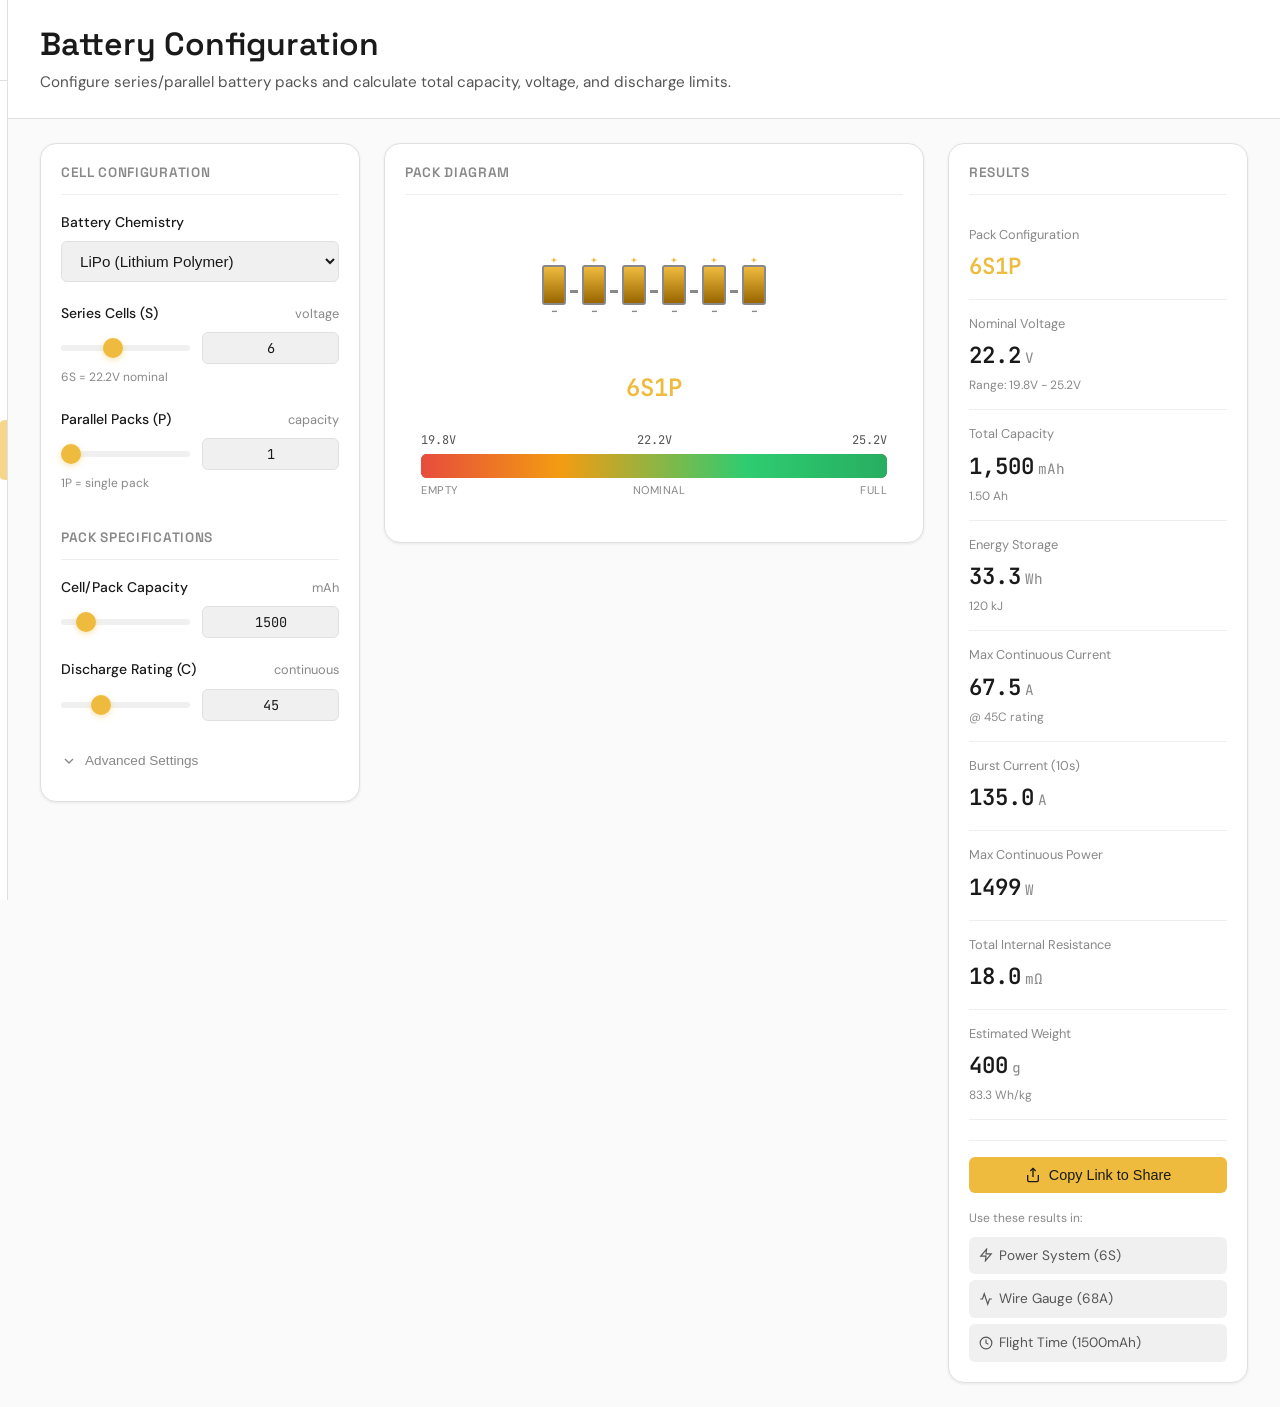
==== battery-config.html @ ba7ab537 "Initial commit" ====
<!DOCTYPE html>
<html lang="en">
<head>
  <meta charset="UTF-8">
  <meta name="viewport" content="width=device-width, initial-scale=1.0">
  <title>Battery Configuration Calculator - FlightBench</title>
  <meta name="description" content="Configure series and parallel battery packs for your UAV. Calculate total voltage, capacity, discharge rates, and energy for LiPo, Li-Ion, and LiFe batteries.">

  <!-- Fonts -->
  <link rel="preconnect" href="https://fonts.googleapis.com">
  <link rel="preconnect" href="https://fonts.gstatic.com" crossorigin>
  <link href="https://fonts.googleapis.com/css2?family=DM+Sans:wght@400;500;600;700&family=JetBrains+Mono:wght@400;500&family=Space+Grotesk:wght@500;600;700&display=swap" rel="stylesheet">

  <link rel="stylesheet" href="styles.css">

  <!-- Favicon -->
  <link rel="icon" href="data:image/svg+xml,<svg xmlns='http://www.w3.org/2000/svg' viewBox='0 0 100 100'><rect fill='%23eebb3e' rx='20' width='100' height='100'/><path d='M50 20 L70 45 L60 45 L60 80 L40 80 L40 45 L30 45 Z' fill='%231a1a1a'/></svg>">
</head>
<body>
  <div class="app-container">
    <!-- Sidebar Navigation -->
    <aside class="sidebar">
      <div class="sidebar-header">
        <a href="index.html" class="logo">
          <div class="logo-icon">
            <svg viewBox="0 0 24 24" fill="none" stroke="currentColor" stroke-width="2">
              <path d="M12 2L15 9H21L16 14L18 22L12 18L6 22L8 14L3 9H9L12 2Z"/>
            </svg>
          </div>
          <span class="logo-text">Flight<span>Bench</span></span>
        </a>
      </div>

      <div class="sidebar-search">
        <input type="text" class="search-input" placeholder="Search calculators..." aria-label="Search calculators">
      </div>

      <nav class="sidebar-nav">
        <div class="nav-category">
          <div class="nav-category-title">Power System</div>
          <a href="power-system.html" class="nav-item">
            <svg viewBox="0 0 24 24" fill="none" stroke="currentColor" stroke-width="2">
              <path d="M13 2L3 14h9l-1 8 10-12h-9l1-8z"/>
            </svg>
            Power System Calculator
          </a>
          <a href="wire-gauge.html" class="nav-item">
            <svg viewBox="0 0 24 24" fill="none" stroke="currentColor" stroke-width="2">
              <path d="M22 12h-4l-3 9L9 3l-3 9H2"/>
            </svg>
            Wire Gauge Calculator
          </a>
          <a href="battery-config.html" class="nav-item active">
            <svg viewBox="0 0 24 24" fill="none" stroke="currentColor" stroke-width="2">
              <rect x="2" y="7" width="20" height="14" rx="2"/>
              <path d="M22 11v4"/>
              <path d="M6 11v6"/>
              <path d="M10 11v6"/>
              <path d="M14 11v6"/>
              <path d="M18 11v6"/>
            </svg>
            Battery Configuration
          </a>
        </div>

        <div class="nav-category">
          <div class="nav-category-title">Mission Planning</div>
          <a href="flight-time.html" class="nav-item">
            <svg viewBox="0 0 24 24" fill="none" stroke="currentColor" stroke-width="2">
              <circle cx="12" cy="12" r="10"/>
              <polyline points="12 6 12 12 16 14"/>
            </svg>
            Flight Time Estimator
          </a>
          <a href="range-estimator.html" class="nav-item">
            <svg viewBox="0 0 24 24" fill="none" stroke="currentColor" stroke-width="2">
              <path d="M21 10c0 7-9 13-9 13s-9-6-9-13a9 9 0 0118 0z"/>
              <circle cx="12" cy="10" r="3"/>
            </svg>
            Range Estimator
          </a>
        </div>

        <div class="nav-category">
          <div class="nav-category-title">Mechanical</div>
          <a href="thrust-weight.html" class="nav-item">
            <svg viewBox="0 0 24 24" fill="none" stroke="currentColor" stroke-width="2">
              <path d="M12 2v20M2 12h20"/>
              <circle cx="12" cy="12" r="4"/>
            </svg>
            Thrust-to-Weight Ratio
          </a>
        </div>
      </nav>
    </aside>

    <!-- Main Content -->
    <main class="main-content">
      <header class="page-header">
        <h1>Battery Configuration</h1>
        <p>Configure series/parallel battery packs and calculate total capacity, voltage, and discharge limits.</p>
      </header>

      <div class="calculator-container">
        <div class="calculator-grid">
          <!-- Inputs Panel -->
          <div class="card inputs-panel">
            <h2 class="card-title">Cell Configuration</h2>

            <!-- Battery Chemistry -->
            <div class="input-group">
              <label class="input-label">Battery Chemistry</label>
              <select class="select-field" id="chemistry-select">
                <option value="lipo" selected>LiPo (Lithium Polymer)</option>
                <option value="liion">Li-Ion (Lithium Ion)</option>
                <option value="lihv">LiHV (High Voltage LiPo)</option>
                <option value="life">LiFe (Lithium Iron Phosphate)</option>
              </select>
            </div>

            <!-- Series Cells -->
            <div class="input-group">
              <label class="input-label">
                Series Cells (S)
                <span class="input-unit">voltage</span>
              </label>
              <div class="slider-container">
                <input type="range" class="slider" id="series-slider" min="1" max="14" value="6" step="1">
                <input type="text" class="slider-value" id="series-value" value="6">
              </div>
              <div class="input-hint" id="series-hint">6S = 22.2V nominal</div>
            </div>

            <!-- Parallel Cells -->
            <div class="input-group">
              <label class="input-label">
                Parallel Packs (P)
                <span class="input-unit">capacity</span>
              </label>
              <div class="slider-container">
                <input type="range" class="slider" id="parallel-slider" min="1" max="8" value="1" step="1">
                <input type="text" class="slider-value" id="parallel-value" value="1">
              </div>
              <div class="input-hint" id="parallel-hint">1P = single pack</div>
            </div>

            <hr class="divider">

            <h2 class="card-title">Pack Specifications</h2>

            <!-- Cell Capacity -->
            <div class="input-group">
              <label class="input-label">
                Cell/Pack Capacity
                <span class="input-unit">mAh</span>
              </label>
              <div class="slider-container">
                <input type="range" class="slider" id="capacity-slider" min="100" max="10000" value="1500" step="50">
                <input type="text" class="slider-value" id="capacity-value" value="1500">
              </div>
            </div>

            <!-- Discharge Rating -->
            <div class="input-group">
              <label class="input-label">
                Discharge Rating (C)
                <span class="input-unit">continuous</span>
              </label>
              <div class="slider-container">
                <input type="range" class="slider" id="crating-slider" min="5" max="150" value="45" step="5">
                <input type="text" class="slider-value" id="crating-value" value="45">
              </div>
            </div>

            <!-- Advanced Settings Toggle -->
            <button class="advanced-toggle" id="advanced-toggle">
              <svg viewBox="0 0 24 24" fill="none" stroke="currentColor" stroke-width="2">
                <polyline points="6 9 12 15 18 9"/>
              </svg>
              Advanced Settings
            </button>

            <div class="advanced-content" id="advanced-content">
              <!-- Burst Rating -->
              <div class="input-group">
                <label class="input-label">
                  Burst Discharge Rating
                  <span class="input-unit">C (10 sec)</span>
                </label>
                <div class="input-row">
                  <input type="text" class="input-field" id="burst-rating" value="90" style="width: 100px;">
                </div>
              </div>

              <!-- Cell Weight -->
              <div class="input-group">
                <label class="input-label">
                  Pack Weight
                  <span class="input-unit">grams</span>
                </label>
                <div class="input-row">
                  <input type="text" class="input-field" id="pack-weight" value="400" style="width: 100px;">
                </div>
              </div>

              <!-- Internal Resistance -->
              <div class="input-group">
                <label class="input-label">
                  Cell Internal Resistance
                  <span class="input-unit">mΩ per cell</span>
                </label>
                <div class="input-row">
                  <input type="text" class="input-field" id="cell-resistance" value="3" style="width: 100px;">
                </div>
              </div>
            </div>
          </div>

          <!-- Visualization Area -->
          <div class="card viz-area">
            <h2 class="card-title">Pack Diagram</h2>
            <div class="battery-diagram" id="battery-diagram">
              <!-- Generated by JS -->
            </div>
            <div class="pack-notation" id="pack-notation">6S1P</div>
            <div class="voltage-bar-container">
              <div class="voltage-bar-labels">
                <span id="voltage-min">19.8V</span>
                <span id="voltage-nom">22.2V</span>
                <span id="voltage-max">25.2V</span>
              </div>
              <div class="voltage-bar">
                <div class="voltage-bar-empty"></div>
                <div class="voltage-bar-nominal" id="voltage-bar-nom"></div>
                <div class="voltage-bar-full" id="voltage-bar-full"></div>
              </div>
              <div class="voltage-bar-legend">
                <span>Empty</span>
                <span>Nominal</span>
                <span>Full</span>
              </div>
            </div>
          </div>

          <!-- Results Panel -->
          <div class="card results-panel">
            <h2 class="card-title">Results</h2>

            <div class="result-item">
              <div class="result-label">Pack Configuration</div>
              <div class="result-value highlight" id="result-config">—</div>
            </div>

            <div class="result-item">
              <div class="result-label">Nominal Voltage</div>
              <div class="result-value" id="result-voltage-nom">—<span class="unit">V</span></div>
              <div class="result-subtext" id="result-voltage-range"></div>
            </div>

            <div class="result-item">
              <div class="result-label">Total Capacity</div>
              <div class="result-value" id="result-capacity">—<span class="unit">mAh</span></div>
              <div class="result-subtext" id="result-capacity-ah"></div>
            </div>

            <div class="result-item">
              <div class="result-label">Energy Storage</div>
              <div class="result-value" id="result-energy">—<span class="unit">Wh</span></div>
              <div class="result-subtext" id="result-energy-note"></div>
            </div>

            <div class="result-item">
              <div class="result-label">Max Continuous Current</div>
              <div class="result-value" id="result-max-current">—<span class="unit">A</span></div>
              <div class="result-subtext" id="result-current-note"></div>
            </div>

            <div class="result-item">
              <div class="result-label">Burst Current (10s)</div>
              <div class="result-value" id="result-burst-current">—<span class="unit">A</span></div>
            </div>

            <div class="result-item">
              <div class="result-label">Max Continuous Power</div>
              <div class="result-value" id="result-max-power">—<span class="unit">W</span></div>
            </div>

            <div class="result-item">
              <div class="result-label">Total Internal Resistance</div>
              <div class="result-value" id="result-resistance">—<span class="unit">mΩ</span></div>
            </div>

            <div class="result-item">
              <div class="result-label">Estimated Weight</div>
              <div class="result-value" id="result-weight">—<span class="unit">g</span></div>
              <div class="result-subtext" id="result-energy-density"></div>
            </div>

            <!-- Share Section -->
            <div class="share-section">
              <button class="btn btn-primary btn-full" id="share-btn">
                <svg viewBox="0 0 24 24" fill="none" stroke="currentColor" stroke-width="2">
                  <path d="M4 12v8a2 2 0 002 2h12a2 2 0 002-2v-8"/>
                  <polyline points="16 6 12 2 8 6"/>
                  <line x1="12" y1="2" x2="12" y2="15"/>
                </svg>
                Copy Link to Share
              </button>
            </div>

            <!-- Use in other calculators -->
            <div class="use-in-section" id="use-in-section">
              <div class="use-in-title">Use these results in:</div>
              <div class="use-in-links" id="use-in-links">
                <!-- Populated by JS -->
              </div>
            </div>
          </div>
        </div>
      </div>
    </main>

    <!-- Mobile Menu Button -->
    <button class="mobile-menu-btn" aria-label="Open menu">
      <svg viewBox="0 0 24 24" fill="none" stroke="currentColor" stroke-width="2">
        <path d="M3 12h18M3 6h18M3 18h18"/>
      </svg>
    </button>
  </div>

  <script src="flightbench.js"></script>
  <script>
    // Battery Configuration Calculator Logic
    const BatteryCalc = {
      // Battery chemistry specifications
      CHEMISTRY: {
        lipo: {
          name: 'LiPo',
          nominalV: 3.7,
          fullV: 4.2,
          emptyV: 3.3,
          storageV: 3.85
        },
        liion: {
          name: 'Li-Ion',
          nominalV: 3.6,
          fullV: 4.2,
          emptyV: 2.8,
          storageV: 3.7
        },
        lihv: {
          name: 'LiHV',
          nominalV: 3.8,
          fullV: 4.35,
          emptyV: 3.3,
          storageV: 3.9
        },
        life: {
          name: 'LiFe',
          nominalV: 3.2,
          fullV: 3.6,
          emptyV: 2.8,
          storageV: 3.3
        }
      },

      // Current state
      state: {
        chemistry: 'lipo',
        series: 6,
        parallel: 1,
        capacity: 1500,
        cRating: 45,
        burstRating: 90,
        packWeight: 400,
        cellResistance: 3
      },

      // Initialize
      init() {
        this.bindInputs();
        this.loadFromUrl();
        this.calculate();
      },

      // Bind all input events
      bindInputs() {
        // Chemistry select
        document.getElementById('chemistry-select').addEventListener('change', (e) => {
          this.state.chemistry = e.target.value;
          this.calculate();
        });

        // Slider + value pairs
        this.bindSlider('series', 'series-slider', 'series-value');
        this.bindSlider('parallel', 'parallel-slider', 'parallel-value');
        this.bindSlider('capacity', 'capacity-slider', 'capacity-value');
        this.bindSlider('cRating', 'crating-slider', 'crating-value');

        // Direct inputs
        this.bindInput('burstRating', 'burst-rating');
        this.bindInput('packWeight', 'pack-weight');
        this.bindInput('cellResistance', 'cell-resistance');

        // Share button
        document.getElementById('share-btn').addEventListener('click', () => {
          FlightBench.state.copyShareUrl();
        });
      },

      bindSlider(stateKey, sliderId, valueId) {
        const slider = document.getElementById(sliderId);
        const valueInput = document.getElementById(valueId);

        const update = (val) => {
          const num = parseFloat(val);
          if (!isNaN(num)) {
            this.state[stateKey] = num;
            slider.value = num;
            valueInput.value = num;
            this.calculate();
          }
        };

        slider.addEventListener('input', (e) => update(e.target.value));
        valueInput.addEventListener('change', (e) => update(e.target.value));
        valueInput.addEventListener('keyup', (e) => {
          if (e.key === 'Enter') update(e.target.value);
        });
      },

      bindInput(stateKey, inputId) {
        const input = document.getElementById(inputId);
        input.addEventListener('change', (e) => {
          const num = parseFloat(e.target.value);
          if (!isNaN(num)) {
            this.state[stateKey] = num;
            this.calculate();
          }
        });
      },

      // Load state from URL
      loadFromUrl() {
        const urlState = FlightBench.state.getAll();

        if (urlState.chem) {
          this.state.chemistry = urlState.chem;
          document.getElementById('chemistry-select').value = urlState.chem;
        }
        if (urlState.s) {
          this.state.series = urlState.s;
          document.getElementById('series-slider').value = urlState.s;
          document.getElementById('series-value').value = urlState.s;
        }
        if (urlState.p) {
          this.state.parallel = urlState.p;
          document.getElementById('parallel-slider').value = urlState.p;
          document.getElementById('parallel-value').value = urlState.p;
        }
        if (urlState.cap) {
          this.state.capacity = urlState.cap;
          document.getElementById('capacity-slider').value = urlState.cap;
          document.getElementById('capacity-value').value = urlState.cap;
        }
        if (urlState.c) {
          this.state.cRating = urlState.c;
          document.getElementById('crating-slider').value = urlState.c;
          document.getElementById('crating-value').value = urlState.c;
        }
      },

      // Save state to URL
      saveToUrl() {
        FlightBench.state.set({
          chem: this.state.chemistry,
          s: this.state.series,
          p: this.state.parallel,
          cap: this.state.capacity,
          c: this.state.cRating
        });
      },

      // Main calculation
      calculate() {
        const s = this.state;
        const chem = this.CHEMISTRY[s.chemistry];

        // Voltages
        const nominalV = chem.nominalV * s.series;
        const fullV = chem.fullV * s.series;
        const emptyV = chem.emptyV * s.series;
        const storageV = chem.storageV * s.series;

        // Capacity (parallel adds capacity)
        const totalCapacity = s.capacity * s.parallel;
        const capacityAh = totalCapacity / 1000;

        // Energy (Wh = Ah × V)
        const energy = capacityAh * nominalV;

        // Current limits
        const maxContinuousCurrent = (totalCapacity / 1000) * s.cRating;
        const burstCurrent = (totalCapacity / 1000) * s.burstRating;

        // Power
        const maxPower = maxContinuousCurrent * nominalV;

        // Internal resistance
        // Series adds resistance, parallel reduces it
        const totalResistance = (s.cellResistance * s.series) / s.parallel;

        // Weight (parallel multiplies packs)
        const totalWeight = s.packWeight * s.parallel;
        const energyDensity = energy / (totalWeight / 1000); // Wh/kg

        // Update hints
        document.getElementById('series-hint').textContent =
          `${s.series}S = ${nominalV.toFixed(1)}V nominal`;
        document.getElementById('parallel-hint').textContent =
          s.parallel === 1 ? '1P = single pack' : `${s.parallel}P = ${s.parallel} packs in parallel`;

        // Update results display
        this.updateResults({
          config: `${s.series}S${s.parallel}P`,
          nominalV,
          fullV,
          emptyV,
          storageV,
          totalCapacity,
          capacityAh,
          energy,
          maxContinuousCurrent,
          burstCurrent,
          maxPower,
          totalResistance,
          totalWeight,
          energyDensity,
          chemistry: chem
        });

        // Update visualization
        this.updateDiagram(s.series, s.parallel);
        this.updateVoltageBar(emptyV, nominalV, fullV);

        // Save to URL
        this.saveToUrl();
      },

      updateResults(r) {
        document.getElementById('result-config').innerHTML = r.config;
        document.getElementById('pack-notation').textContent = r.config;

        document.getElementById('result-voltage-nom').innerHTML =
          `${r.nominalV.toFixed(1)}<span class="unit">V</span>`;
        document.getElementById('result-voltage-range').textContent =
          `Range: ${r.emptyV.toFixed(1)}V - ${r.fullV.toFixed(1)}V`;

        document.getElementById('result-capacity').innerHTML =
          `${r.totalCapacity.toLocaleString()}<span class="unit">mAh</span>`;
        document.getElementById('result-capacity-ah').textContent =
          `${r.capacityAh.toFixed(2)} Ah`;

        document.getElementById('result-energy').innerHTML =
          `${r.energy.toFixed(1)}<span class="unit">Wh</span>`;
        document.getElementById('result-energy-note').textContent =
          `${(r.energy * 3.6).toFixed(0)} kJ`;

        document.getElementById('result-max-current').innerHTML =
          `${r.maxContinuousCurrent.toFixed(1)}<span class="unit">A</span>`;
        document.getElementById('result-current-note').textContent =
          `@ ${this.state.cRating}C rating`;

        document.getElementById('result-burst-current').innerHTML =
          `${r.burstCurrent.toFixed(1)}<span class="unit">A</span>`;

        document.getElementById('result-max-power').innerHTML =
          `${r.maxPower.toFixed(0)}<span class="unit">W</span>`;

        document.getElementById('result-resistance').innerHTML =
          `${r.totalResistance.toFixed(1)}<span class="unit">mΩ</span>`;

        document.getElementById('result-weight').innerHTML =
          `${r.totalWeight.toFixed(0)}<span class="unit">g</span>`;
        document.getElementById('result-energy-density').textContent =
          `${r.energyDensity.toFixed(1)} Wh/kg`;

        // Update voltage bar labels
        document.getElementById('voltage-min').textContent = `${r.emptyV.toFixed(1)}V`;
        document.getElementById('voltage-nom').textContent = `${r.nominalV.toFixed(1)}V`;
        document.getElementById('voltage-max').textContent = `${r.fullV.toFixed(1)}V`;

        // Update use-in links
        this.updateUseInLinks(r);
      },

      updateDiagram(series, parallel) {
        const container = document.getElementById('battery-diagram');

        // Limit display for large configurations
        const displaySeries = Math.min(series, 8);
        const displayParallel = Math.min(parallel, 4);

        let html = '<div class="battery-pack-grid">';

        for (let p = 0; p < displayParallel; p++) {
          html += '<div class="battery-series-row">';
          for (let s = 0; s < displaySeries; s++) {
            html += `
              <div class="battery-cell">
                <div class="cell-plus">+</div>
                <div class="cell-body"></div>
                <div class="cell-minus">−</div>
              </div>
            `;
            if (s < displaySeries - 1) {
              html += '<div class="cell-connector series"></div>';
            }
          }
          if (series > displaySeries) {
            html += `<div class="cell-more">+${series - displaySeries}</div>`;
          }
          html += '</div>';
          if (p < displayParallel - 1) {
            html += '<div class="parallel-connector"></div>';
          }
        }

        if (parallel > displayParallel) {
          html += `<div class="pack-more">+${parallel - displayParallel} more packs</div>`;
        }

        html += '</div>';
        container.innerHTML = html;
      },

      updateVoltageBar(empty, nominal, full) {
        const range = full - empty;
        const nominalPct = ((nominal - empty) / range) * 100;

        document.getElementById('voltage-bar-nom').style.width = `${nominalPct}%`;
        document.getElementById('voltage-bar-full').style.width = '100%';
      },

      updateUseInLinks(r) {
        const container = document.getElementById('use-in-links');
        container.innerHTML = '';

        // Power System Calculator link
        const powerLink = document.createElement('a');
        powerLink.href = `power-system.html?cells=${this.state.series}`;
        powerLink.className = 'use-in-link';
        powerLink.innerHTML = `
          <svg viewBox="0 0 24 24" fill="none" stroke="currentColor" stroke-width="2">
            <path d="M13 2L3 14h9l-1 8 10-12h-9l1-8z"/>
          </svg>
          Power System (${this.state.series}S)
        `;
        container.appendChild(powerLink);

        // Wire Gauge link
        const wireLink = document.createElement('a');
        wireLink.href = `wire-gauge.html?current=${Math.ceil(r.maxContinuousCurrent)}&voltage=${r.nominalV.toFixed(1)}`;
        wireLink.className = 'use-in-link';
        wireLink.innerHTML = `
          <svg viewBox="0 0 24 24" fill="none" stroke="currentColor" stroke-width="2">
            <path d="M22 12h-4l-3 9L9 3l-3 9H2"/>
          </svg>
          Wire Gauge (${r.maxContinuousCurrent.toFixed(0)}A)
        `;
        container.appendChild(wireLink);

        // Flight Time link
        const flightLink = document.createElement('a');
        flightLink.href = `flight-time.html?cap=${r.totalCapacity}&v=${r.nominalV.toFixed(1)}`;
        flightLink.className = 'use-in-link';
        flightLink.innerHTML = `
          <svg viewBox="0 0 24 24" fill="none" stroke="currentColor" stroke-width="2">
            <circle cx="12" cy="12" r="10"/>
            <polyline points="12 6 12 12 16 14"/>
          </svg>
          Flight Time (${r.totalCapacity}mAh)
        `;
        container.appendChild(flightLink);
      }
    };

    // Initialize calculator when DOM is ready
    document.addEventListener('DOMContentLoaded', () => {
      BatteryCalc.init();
    });
  </script>

  <style>
    /* Battery diagram styles */
    .battery-diagram {
      padding: 20px;
      display: flex;
      justify-content: center;
      align-items: center;
      min-height: 150px;
    }

    .battery-pack-grid {
      display: flex;
      flex-direction: column;
      gap: 8px;
      align-items: center;
    }

    .battery-series-row {
      display: flex;
      align-items: center;
      gap: 2px;
    }

    .battery-cell {
      display: flex;
      flex-direction: column;
      align-items: center;
      width: 32px;
    }

    .cell-plus {
      font-size: 10px;
      color: var(--accent);
      font-weight: 700;
      line-height: 1;
    }

    .cell-body {
      width: 24px;
      height: 40px;
      background: linear-gradient(180deg, var(--accent) 0%, #996600 100%);
      border-radius: 3px;
      border: 2px solid var(--text-muted);
    }

    .cell-minus {
      font-size: 12px;
      color: var(--text-muted);
      font-weight: 700;
      line-height: 1;
    }

    .cell-connector {
      width: 8px;
      height: 3px;
      background: var(--text-muted);
      margin: 0 -2px;
      align-self: center;
    }

    .cell-connector.series {
      margin-top: 12px;
    }

    .parallel-connector {
      width: 80%;
      height: 2px;
      background: var(--text-muted);
      position: relative;
    }

    .parallel-connector::before,
    .parallel-connector::after {
      content: '';
      position: absolute;
      width: 2px;
      height: 8px;
      background: var(--text-muted);
      top: -3px;
    }

    .parallel-connector::before {
      left: 0;
    }

    .parallel-connector::after {
      right: 0;
    }

    .cell-more,
    .pack-more {
      font-size: 0.8rem;
      color: var(--text-muted);
      padding: 4px 8px;
      background: var(--bg-tertiary);
      border-radius: var(--radius-sm);
    }

    .pack-notation {
      text-align: center;
      font-family: 'JetBrains Mono', monospace;
      font-size: 1.5rem;
      font-weight: 600;
      color: var(--accent);
      margin: 8px 0;
    }

    /* Voltage bar */
    .voltage-bar-container {
      padding: 16px;
    }

    .voltage-bar-labels {
      display: flex;
      justify-content: space-between;
      font-size: 0.75rem;
      font-family: 'JetBrains Mono', monospace;
      color: var(--text-secondary);
      margin-bottom: 4px;
    }

    .voltage-bar {
      height: 24px;
      background: var(--bg-tertiary);
      border-radius: var(--radius-sm);
      overflow: hidden;
      position: relative;
    }

    .voltage-bar-empty {
      position: absolute;
      left: 0;
      top: 0;
      bottom: 0;
      width: 100%;
      background: linear-gradient(90deg, #e74c3c 0%, #e74c3c 100%);
    }

    .voltage-bar-nominal {
      position: absolute;
      left: 0;
      top: 0;
      bottom: 0;
      background: linear-gradient(90deg, #e74c3c 0%, #f39c12 50%, #f1c40f 100%);
      transition: width var(--transition-normal);
    }

    .voltage-bar-full {
      position: absolute;
      left: 0;
      top: 0;
      bottom: 0;
      background: linear-gradient(90deg, #e74c3c 0%, #f39c12 30%, #2ecc71 70%, #27ae60 100%);
      transition: width var(--transition-normal);
    }

    .voltage-bar-legend {
      display: flex;
      justify-content: space-between;
      font-size: 0.7rem;
      color: var(--text-muted);
      margin-top: 4px;
      text-transform: uppercase;
      letter-spacing: 0.5px;
    }

    .divider {
      border: none;
      border-top: 1px solid var(--border-color);
      margin: 16px 0;
    }

    .input-hint {
      font-size: 0.75rem;
      color: var(--text-muted);
      margin-top: 4px;
    }

    /* Responsive */
    @media (max-width: 600px) {
      .battery-cell {
        width: 24px;
      }

      .cell-body {
        width: 18px;
        height: 30px;
      }
    }
  </style>
</body>
</html>
---- styles.css ----
/* FlightBench Design System */

:root {
  /* Colors - Light Mode */
  --accent: #eebb3e;
  --accent-hover: #d4a535;
  --accent-soft: rgba(238, 187, 62, 0.15);
  --accent-glow: rgba(238, 187, 62, 0.4);
  
  --bg-primary: #fafafa;
  --bg-secondary: #ffffff;
  --bg-tertiary: #f0f0f0;
  --bg-card: #ffffff;
  
  --text-primary: #1a1a1a;
  --text-secondary: #555555;
  --text-muted: #888888;
  
  --border: #e0e0e0;
  --border-light: #eeeeee;
  
  --success: #22c55e;
  --warning: #f59e0b;
  --error: #ef4444;
  
  --shadow-sm: 0 1px 3px rgba(0,0,0,0.08);
  --shadow-md: 0 4px 12px rgba(0,0,0,0.1);
  --shadow-lg: 0 8px 30px rgba(0,0,0,0.12);
  
  --radius-sm: 6px;
  --radius-md: 10px;
  --radius-lg: 16px;
  
  --transition-fast: 150ms ease;
  --transition-normal: 250ms ease;
  --transition-slow: 400ms ease;
  
  --sidebar-width: 280px;
  --header-height: 64px;
}

[data-theme="dark"] {
  --bg-primary: #0f0f0f;
  --bg-secondary: #1a1a1a;
  --bg-tertiary: #252525;
  --bg-card: #1e1e1e;
  
  --text-primary: #f0f0f0;
  --text-secondary: #b0b0b0;
  --text-muted: #707070;
  
  --border: #333333;
  --border-light: #2a2a2a;
  
  --shadow-sm: 0 1px 3px rgba(0,0,0,0.3);
  --shadow-md: 0 4px 12px rgba(0,0,0,0.4);
  --shadow-lg: 0 8px 30px rgba(0,0,0,0.5);
}

/* Reset & Base */
*, *::before, *::after {
  box-sizing: border-box;
  margin: 0;
  padding: 0;
}

html {
  font-size: 16px;
  -webkit-font-smoothing: antialiased;
  -moz-osx-font-smoothing: grayscale;
}

body {
  font-family: 'DM Sans', -apple-system, BlinkMacSystemFont, 'Segoe UI', sans-serif;
  background: var(--bg-primary);
  color: var(--text-primary);
  line-height: 1.6;
  min-height: 100vh;
}

/* Typography */
h1, h2, h3, h4 {
  font-family: 'Space Grotesk', 'DM Sans', sans-serif;
  font-weight: 600;
  line-height: 1.3;
  color: var(--text-primary);
}

h1 { font-size: 2rem; }
h2 { font-size: 1.5rem; }
h3 { font-size: 1.125rem; }
h4 { font-size: 1rem; }

p {
  color: var(--text-secondary);
}

/* Layout */
.app-container {
  display: flex;
  min-height: 100vh;
}

/* Sidebar */
.sidebar {
  position: fixed;
  left: 0;
  top: 0;
  bottom: 0;
  width: var(--sidebar-width);
  background: var(--bg-secondary);
  border-right: 1px solid var(--border);
  transform: translateX(calc(-1 * var(--sidebar-width) + 8px));
  transition: transform var(--transition-normal);
  z-index: 100;
  display: flex;
  flex-direction: column;
  overflow: hidden;
}

.sidebar::after {
  content: '';
  position: absolute;
  right: 0;
  top: 50%;
  transform: translateY(-50%);
  width: 8px;
  height: 60px;
  background: var(--accent);
  border-radius: var(--radius-sm) 0 0 var(--radius-sm);
  opacity: 0.6;
  transition: opacity var(--transition-fast);
}

.sidebar:hover,
.sidebar:focus-within {
  transform: translateX(0);
}

.sidebar:hover::after,
.sidebar:focus-within::after {
  opacity: 0;
}

.sidebar-header {
  padding: 20px;
  border-bottom: 1px solid var(--border);
}

.logo {
  display: flex;
  align-items: center;
  gap: 12px;
  text-decoration: none;
  color: var(--text-primary);
}

.logo-icon {
  width: 40px;
  height: 40px;
  background: linear-gradient(135deg, var(--accent) 0%, var(--accent-hover) 100%);
  border-radius: var(--radius-md);
  display: flex;
  align-items: center;
  justify-content: center;
  box-shadow: 0 2px 8px var(--accent-glow);
}

.logo-icon svg {
  width: 24px;
  height: 24px;
  fill: #1a1a1a;
}

.logo-text {
  font-family: 'Space Grotesk', sans-serif;
  font-size: 1.25rem;
  font-weight: 700;
  letter-spacing: -0.02em;
}

.logo-text span {
  color: var(--accent);
}

.sidebar-search {
  padding: 16px 20px;
}

.search-input {
  width: 100%;
  padding: 10px 14px 10px 40px;
  background: var(--bg-tertiary);
  border: 1px solid var(--border);
  border-radius: var(--radius-md);
  font-size: 0.9rem;
  color: var(--text-primary);
  transition: all var(--transition-fast);
  background-image: url("data:image/svg+xml,%3Csvg xmlns='http://www.w3.org/2000/svg' width='18' height='18' viewBox='0 0 24 24' fill='none' stroke='%23888888' stroke-width='2' stroke-linecap='round' stroke-linejoin='round'%3E%3Ccircle cx='11' cy='11' r='8'%3E%3C/circle%3E%3Cpath d='m21 21-4.3-4.3'%3E%3C/path%3E%3C/svg%3E");
  background-repeat: no-repeat;
  background-position: 12px center;
}

.search-input:focus {
  outline: none;
  border-color: var(--accent);
  box-shadow: 0 0 0 3px var(--accent-soft);
}

.search-input::placeholder {
  color: var(--text-muted);
}

.sidebar-nav {
  flex: 1;
  overflow-y: auto;
  padding: 8px 12px;
}

.nav-category {
  margin-bottom: 8px;
}

.nav-category-title {
  padding: 8px 12px;
  font-size: 0.7rem;
  font-weight: 600;
  text-transform: uppercase;
  letter-spacing: 0.08em;
  color: var(--text-muted);
}

.nav-item {
  display: flex;
  align-items: center;
  gap: 10px;
  padding: 10px 12px;
  border-radius: var(--radius-sm);
  color: var(--text-secondary);
  text-decoration: none;
  font-size: 0.9rem;
  transition: all var(--transition-fast);
}

.nav-item:hover {
  background: var(--bg-tertiary);
  color: var(--text-primary);
}

.nav-item.active {
  background: var(--accent-soft);
  color: var(--accent);
  font-weight: 500;
}

.nav-item svg {
  width: 18px;
  height: 18px;
  opacity: 0.7;
  flex-shrink: 0;
}

.nav-item.active svg {
  opacity: 1;
}

/* Main Content */
.main-content {
  flex: 1;
  margin-left: 8px;
  transition: margin-left var(--transition-normal);
  min-width: 0;
}

.sidebar:hover + .main-content,
.sidebar:focus-within + .main-content {
  margin-left: var(--sidebar-width);
}

/* Header */
.page-header {
  padding: 24px 32px;
  background: var(--bg-secondary);
  border-bottom: 1px solid var(--border);
  position: sticky;
  top: 0;
  z-index: 50;
}

.page-header h1 {
  margin-bottom: 4px;
}

.page-header p {
  font-size: 0.95rem;
}

/* Calculator Layout */
.calculator-container {
  padding: 24px 32px;
  max-width: 1600px;
  margin: 0 auto;
}

.calculator-grid {
  display: grid;
  grid-template-columns: 320px 1fr 300px;
  gap: 24px;
  align-items: start;
}

@media (max-width: 1200px) {
  .calculator-grid {
    grid-template-columns: 1fr;
  }
}

/* Cards */
.card {
  background: var(--bg-card);
  border: 1px solid var(--border);
  border-radius: var(--radius-lg);
  padding: 20px;
  box-shadow: var(--shadow-sm);
}

.card-title {
  font-size: 0.85rem;
  font-weight: 600;
  text-transform: uppercase;
  letter-spacing: 0.05em;
  color: var(--text-muted);
  margin-bottom: 16px;
  padding-bottom: 12px;
  border-bottom: 1px solid var(--border-light);
}

/* Form Controls */
.input-group {
  margin-bottom: 20px;
}

.input-group:last-child {
  margin-bottom: 0;
}

.input-label {
  display: flex;
  justify-content: space-between;
  align-items: baseline;
  margin-bottom: 8px;
  font-size: 0.875rem;
  font-weight: 500;
  color: var(--text-primary);
}

.input-unit {
  font-size: 0.8rem;
  color: var(--text-muted);
  font-weight: 400;
}

.input-row {
  display: flex;
  gap: 12px;
  align-items: center;
}

.input-field {
  flex: 1;
  padding: 10px 14px;
  background: var(--bg-tertiary);
  border: 1px solid var(--border);
  border-radius: var(--radius-sm);
  font-size: 0.95rem;
  color: var(--text-primary);
  transition: all var(--transition-fast);
  font-family: 'JetBrains Mono', 'Fira Code', monospace;
}

.input-field:focus {
  outline: none;
  border-color: var(--accent);
  box-shadow: 0 0 0 3px var(--accent-soft);
}

.input-field.error {
  border-color: var(--error);
  background: rgba(239, 68, 68, 0.05);
}

.input-error {
  font-size: 0.8rem;
  color: var(--error);
  margin-top: 6px;
}

/* Slider */
.slider-container {
  flex: 2;
  display: flex;
  align-items: center;
  gap: 12px;
}

.slider {
  flex: 1;
  -webkit-appearance: none;
  appearance: none;
  height: 6px;
  background: var(--bg-tertiary);
  border-radius: 3px;
  outline: none;
  cursor: pointer;
}

.slider::-webkit-slider-thumb {
  -webkit-appearance: none;
  appearance: none;
  width: 20px;
  height: 20px;
  background: var(--accent);
  border-radius: 50%;
  cursor: pointer;
  box-shadow: 0 2px 6px var(--accent-glow);
  transition: transform var(--transition-fast);
}

.slider::-webkit-slider-thumb:hover {
  transform: scale(1.15);
}

.slider::-moz-range-thumb {
  width: 20px;
  height: 20px;
  background: var(--accent);
  border: none;
  border-radius: 50%;
  cursor: pointer;
  box-shadow: 0 2px 6px var(--accent-glow);
}

.slider-value {
  min-width: 60px;
  padding: 6px 10px;
  background: var(--bg-tertiary);
  border: 1px solid var(--border);
  border-radius: var(--radius-sm);
  font-size: 0.85rem;
  font-family: 'JetBrains Mono', monospace;
  color: var(--text-primary);
  text-align: center;
}

.slider-value:focus {
  outline: none;
  border-color: var(--accent);
}

/* Select */
.select-field {
  width: 100%;
  padding: 10px 14px;
  background: var(--bg-tertiary);
  border: 1px solid var(--border);
  border-radius: var(--radius-sm);
  font-size: 0.95rem;
  color: var(--text-primary);
  cursor: pointer;
  transition: all var(--transition-fast);
}

.select-field:focus {
  outline: none;
  border-color: var(--accent);
  box-shadow: 0 0 0 3px var(--accent-soft);
}

/* Advanced Settings */
.advanced-toggle {
  display: flex;
  align-items: center;
  gap: 8px;
  padding: 12px 0;
  margin-top: 8px;
  border: none;
  background: none;
  color: var(--text-muted);
  font-size: 0.85rem;
  cursor: pointer;
  transition: color var(--transition-fast);
}

.advanced-toggle:hover {
  color: var(--text-primary);
}

.advanced-toggle svg {
  width: 16px;
  height: 16px;
  transition: transform var(--transition-fast);
}

.advanced-toggle.open svg {
  transform: rotate(180deg);
}

.advanced-content {
  display: none;
  padding-top: 16px;
  border-top: 1px solid var(--border-light);
  margin-top: 8px;
}

.advanced-content.open {
  display: block;
  animation: slideDown var(--transition-normal);
}

@keyframes slideDown {
  from {
    opacity: 0;
    transform: translateY(-10px);
  }
  to {
    opacity: 1;
    transform: translateY(0);
  }
}

/* Visualization Area */
.viz-area {
  min-height: 400px;
  display: flex;
  flex-direction: column;
}

.viz-canvas-container {
  flex: 1;
  position: relative;
  background: var(--bg-tertiary);
  border-radius: var(--radius-md);
  overflow: hidden;
  min-height: 350px;
}

.viz-canvas {
  width: 100%;
  height: 100%;
  display: block;
}

/* Results Panel */
.results-panel {
  position: sticky;
  top: calc(var(--header-height) + 24px);
}

.result-item {
  padding: 14px 0;
  border-bottom: 1px solid var(--border-light);
}

.result-item:last-child {
  border-bottom: none;
}

.result-label {
  font-size: 0.8rem;
  color: var(--text-muted);
  margin-bottom: 4px;
}

.result-value {
  font-family: 'JetBrains Mono', monospace;
  font-size: 1.4rem;
  font-weight: 600;
  color: var(--text-primary);
}

.result-value.highlight {
  color: var(--accent);
}

.result-value .unit {
  font-size: 0.9rem;
  font-weight: 400;
  color: var(--text-muted);
  margin-left: 4px;
}

.result-subtext {
  font-size: 0.75rem;
  color: var(--text-muted);
  margin-top: 2px;
}

/* Status indicators */
.status-good {
  color: var(--success);
}

.status-warning {
  color: var(--warning);
}

.status-error {
  color: var(--error);
}

/* Share Button */
.share-section {
  margin-top: 20px;
  padding-top: 16px;
  border-top: 1px solid var(--border-light);
}

.btn {
  display: inline-flex;
  align-items: center;
  justify-content: center;
  gap: 8px;
  padding: 10px 16px;
  border: none;
  border-radius: var(--radius-sm);
  font-size: 0.9rem;
  font-weight: 500;
  cursor: pointer;
  transition: all var(--transition-fast);
}

.btn-primary {
  background: var(--accent);
  color: #1a1a1a;
}

.btn-primary:hover {
  background: var(--accent-hover);
  transform: translateY(-1px);
  box-shadow: 0 4px 12px var(--accent-glow);
}

.btn-secondary {
  background: var(--bg-tertiary);
  color: var(--text-primary);
  border: 1px solid var(--border);
}

.btn-secondary:hover {
  background: var(--border);
}

.btn-full {
  width: 100%;
}

.btn svg {
  width: 16px;
  height: 16px;
}

/* Use In Calculator Links */
.use-in-section {
  margin-top: 16px;
}

.use-in-title {
  font-size: 0.75rem;
  color: var(--text-muted);
  margin-bottom: 8px;
}

.use-in-links {
  display: flex;
  flex-direction: column;
  gap: 6px;
}

.use-in-link {
  display: flex;
  align-items: center;
  gap: 6px;
  padding: 8px 10px;
  background: var(--bg-tertiary);
  border-radius: var(--radius-sm);
  color: var(--text-secondary);
  text-decoration: none;
  font-size: 0.85rem;
  transition: all var(--transition-fast);
}

.use-in-link:hover {
  background: var(--accent-soft);
  color: var(--accent);
}

.use-in-link svg {
  width: 14px;
  height: 14px;
}

/* Homepage Styles */
.home-container {
  padding: 48px 32px;
  max-width: 1200px;
  margin: 0 auto;
}

.home-hero {
  text-align: center;
  margin-bottom: 48px;
}

.home-hero h1 {
  font-size: 2.5rem;
  margin-bottom: 12px;
}

.home-hero p {
  font-size: 1.1rem;
  max-width: 500px;
  margin: 0 auto 32px;
}

.home-search {
  max-width: 500px;
  margin: 0 auto;
}

.home-search .search-input {
  padding: 14px 18px 14px 48px;
  font-size: 1rem;
  background-position: 16px center;
}

.calculator-cards {
  display: grid;
  grid-template-columns: repeat(auto-fill, minmax(280px, 1fr));
  gap: 20px;
}

.calc-card {
  display: flex;
  flex-direction: column;
  padding: 24px;
  background: var(--bg-card);
  border: 1px solid var(--border);
  border-radius: var(--radius-lg);
  text-decoration: none;
  color: inherit;
  transition: all var(--transition-normal);
}

.calc-card:hover {
  transform: translateY(-4px);
  box-shadow: var(--shadow-lg);
  border-color: var(--accent);
}

.calc-card-icon {
  width: 48px;
  height: 48px;
  background: var(--accent-soft);
  border-radius: var(--radius-md);
  display: flex;
  align-items: center;
  justify-content: center;
  margin-bottom: 16px;
}

.calc-card-icon svg {
  width: 28px;
  height: 28px;
  stroke: var(--accent);
}

.calc-card h3 {
  margin-bottom: 8px;
}

.calc-card p {
  font-size: 0.9rem;
  line-height: 1.5;
}

/* Toast notification */
.toast {
  position: fixed;
  bottom: 24px;
  right: 24px;
  padding: 14px 20px;
  background: var(--bg-card);
  border: 1px solid var(--border);
  border-radius: var(--radius-md);
  box-shadow: var(--shadow-lg);
  font-size: 0.9rem;
  color: var(--text-primary);
  transform: translateY(100px);
  opacity: 0;
  transition: all var(--transition-normal);
  z-index: 1000;
}

.toast.show {
  transform: translateY(0);
  opacity: 1;
}

.toast.success {
  border-left: 4px solid var(--success);
}

/* Mobile Styles */
@media (max-width: 768px) {
  .sidebar {
    transform: translateX(-100%);
  }
  
  .sidebar::after {
    display: none;
  }
  
  .sidebar.mobile-open {
    transform: translateX(0);
  }
  
  .main-content {
    margin-left: 0 !important;
  }
  
  .page-header {
    padding: 16px 20px;
  }
  
  .calculator-container {
    padding: 16px 20px;
  }
  
  .calculator-grid {
    grid-template-columns: 1fr;
    gap: 16px;
  }
  
  .results-panel {
    position: static;
  }
  
  .home-container {
    padding: 24px 20px;
  }
  
  .home-hero h1 {
    font-size: 1.75rem;
  }
  
  .mobile-menu-btn {
    display: flex;
    position: fixed;
    bottom: 20px;
    left: 20px;
    width: 56px;
    height: 56px;
    background: var(--accent);
    border: none;
    border-radius: 50%;
    align-items: center;
    justify-content: center;
    box-shadow: var(--shadow-lg), 0 4px 20px var(--accent-glow);
    cursor: pointer;
    z-index: 99;
  }
  
  .mobile-menu-btn svg {
    width: 24px;
    height: 24px;
    fill: #1a1a1a;
  }
}

@media (min-width: 769px) {
  .mobile-menu-btn {
    display: none;
  }
}

/* Scrollbar */
::-webkit-scrollbar {
  width: 8px;
  height: 8px;
}

::-webkit-scrollbar-track {
  background: var(--bg-tertiary);
}

::-webkit-scrollbar-thumb {
  background: var(--border);
  border-radius: 4px;
}

::-webkit-scrollbar-thumb:hover {
  background: var(--text-muted);
}

/* Print styles */
@media print {
  .sidebar,
  .mobile-menu-btn,
  .share-section,
  .use-in-section {
    display: none !important;
  }
  
  .main-content {
    margin-left: 0 !important;
  }
}
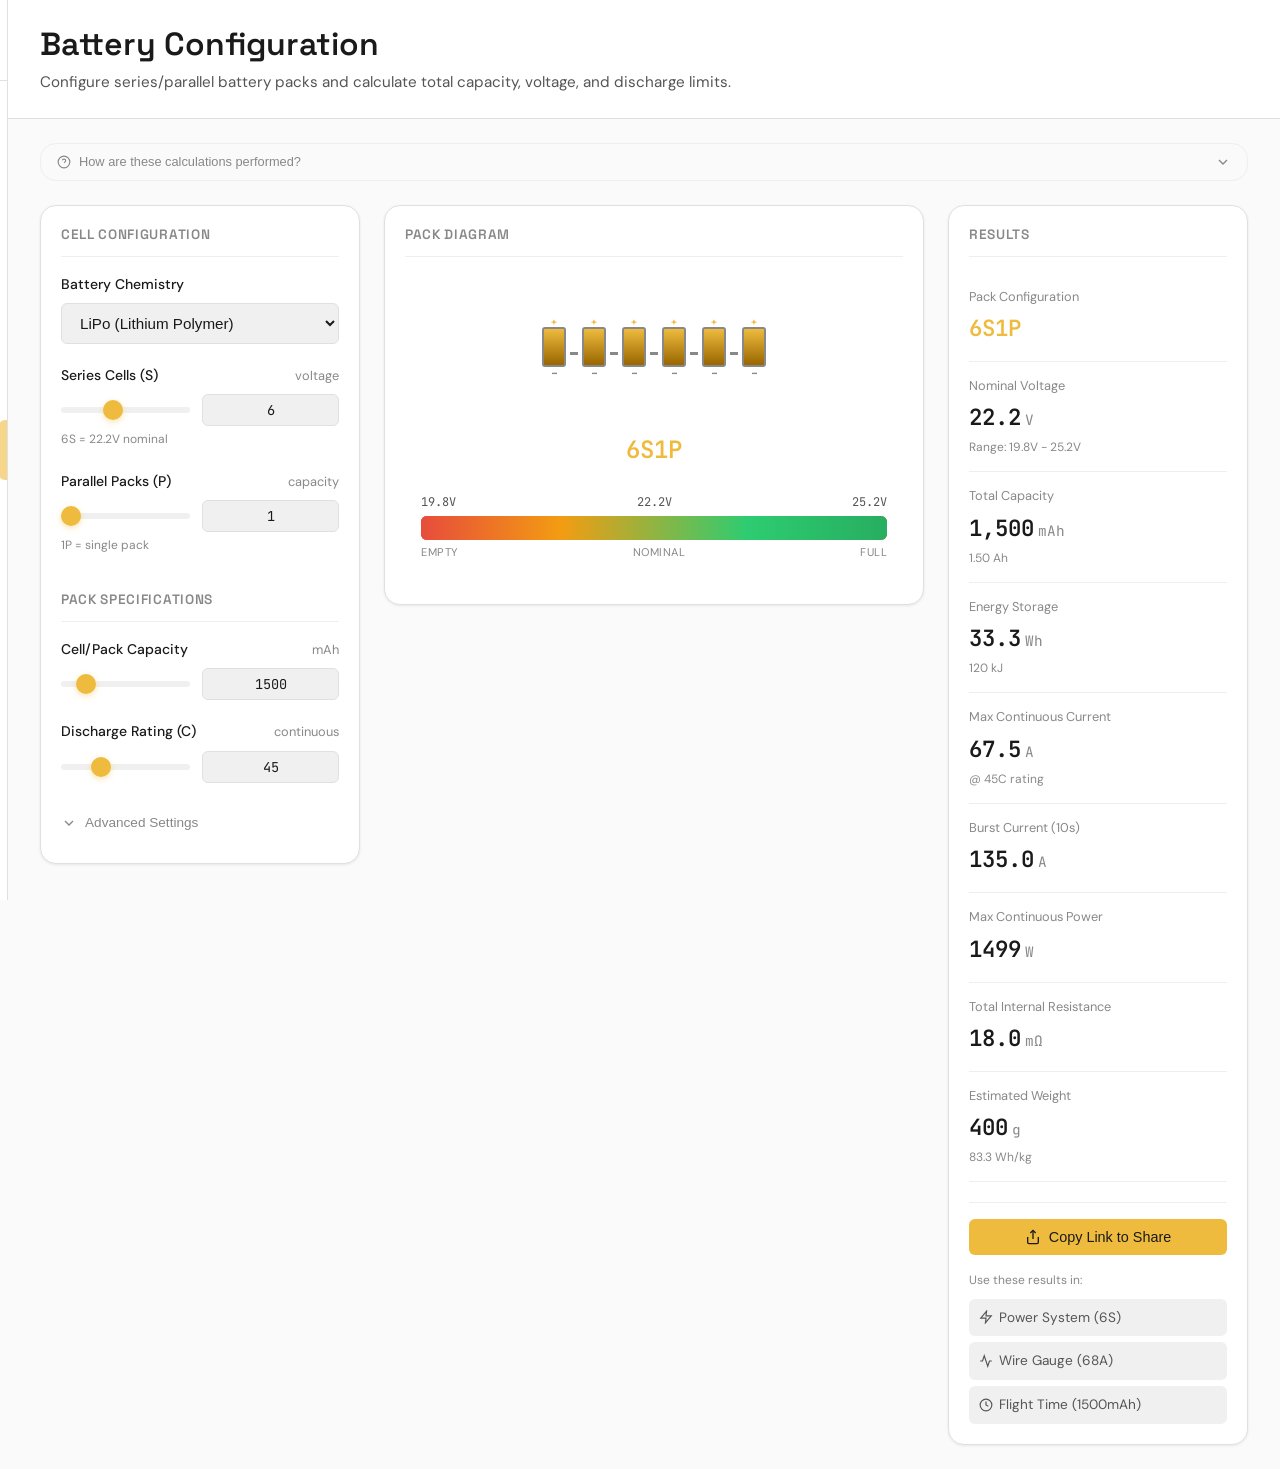
==== commit 3266b546: "Add calculation explanations to all calculator pages Added collapsible calculation explanation secti" ====
--- a/battery-config.html
+++ b/battery-config.html
@@ -102,6 +102,133 @@
       </header>
 
       <div class="calculator-container">
+        <!-- Calculation Explanations Section -->
+        <div class="calculation-explanations collapsed" id="calculation-explanations">
+          <button class="calculation-explanations-toggle" id="explanations-toggle" aria-expanded="false">
+            <div class="calculation-explanations-toggle-text">
+              <svg viewBox="0 0 24 24" fill="none" stroke="currentColor" stroke-width="2">
+                <circle cx="12" cy="12" r="10"/>
+                <path d="M9.09 9a3 3 0 0 1 5.83 1c0 2-3 3-3 3"/>
+                <line x1="12" y1="17" x2="12.01" y2="17"/>
+              </svg>
+              How are these calculations performed?
+            </div>
+            <svg class="calculation-explanations-toggle-icon" viewBox="0 0 24 24" fill="none" stroke="currentColor" stroke-width="2">
+              <polyline points="6 9 12 15 18 9"/>
+            </svg>
+          </button>
+
+          <div class="calculation-explanations-content">
+            <div class="calculation-explanations-inner">
+              <h3>Understanding Battery Configuration Calculations</h3>
+              <p>
+                This calculator helps you configure series (S) and parallel (P) battery pack arrangements for your UAV.
+                Understanding these configurations is essential for achieving the desired voltage, capacity, and discharge
+                capabilities for your application.
+              </p>
+
+              <h4>Series Configuration (S)</h4>
+              <p>
+                Connecting cells in series adds their voltages while keeping capacity constant:
+              </p>
+              <span class="formula-label">Series Voltage</span>
+              <code class="formula">V_total = V_cell × S</code>
+              <p>
+                For example, a 6S LiPo pack has 6 cells in series: 6 × 3.7V = 22.2V nominal. Series configuration
+                increases pack voltage to match motor requirements but doesn't affect capacity.
+              </p>
+
+              <h4>Parallel Configuration (P)</h4>
+              <p>
+                Connecting packs in parallel adds their capacities while keeping voltage constant:
+              </p>
+              <span class="formula-label">Parallel Capacity</span>
+              <code class="formula">C_total = C_cell × P</code>
+              <p>
+                For example, 2P configuration with 1500mAh cells gives 3000mAh total. Parallel configuration
+                increases flight time but doesn't affect voltage.
+              </p>
+
+              <h4>Energy Storage</h4>
+              <p>
+                Total energy stored in the pack:
+              </p>
+              <span class="formula-label">Energy Calculation</span>
+              <code class="formula">Energy (Wh) = Capacity (Ah) × Voltage (V)</code>
+              <p>
+                Energy in watt-hours represents how much work the battery can do. Higher energy means longer flight
+                times or more power available for the same duration.
+              </p>
+
+              <h4>Discharge Rating (C-rating)</h4>
+              <p>
+                Maximum safe continuous current based on capacity and C-rating:
+              </p>
+              <span class="formula-label">Max Current</span>
+              <code class="formula">I_max = (Capacity / 1000) × C-rating</code>
+              <p>
+                For example, a 1500mAh 30C battery can deliver 45A continuous (1.5Ah × 30C = 45A).
+                Burst ratings are higher but should only be used briefly to avoid damage.
+              </p>
+
+              <h4>Internal Resistance</h4>
+              <p>
+                Pack resistance affects voltage sag under load:
+              </p>
+              <span class="formula-label">Total Resistance</span>
+              <code class="formula">R_total = (R_cell × S) / P</code>
+              <p>
+                Series connections add resistance, while parallel connections reduce it. Lower resistance
+                means better performance under high current draw and less voltage sag.
+              </p>
+
+              <h4>Energy Density</h4>
+              <p>
+                Energy per unit weight indicates efficiency:
+              </p>
+              <span class="formula-label">Energy Density</span>
+              <code class="formula">Energy Density = Energy (Wh) / Weight (kg)</code>
+              <p>
+                Typical values: LiPo (~150-170 Wh/kg), Li-Ion (~200-250 Wh/kg), LiFePO4 (~90-110 Wh/kg).
+                Higher energy density means more flight time for the same weight.
+              </p>
+
+              <div class="limitations-section">
+                <h4>
+                  <svg viewBox="0 0 24 24" fill="none" stroke="currentColor" stroke-width="2">
+                    <path d="M10.29 3.86L1.82 18a2 2 0 0 0 1.71 3h16.94a2 2 0 0 0 1.71-3L13.71 3.86a2 2 0 0 0-3.42 0z"/>
+                    <line x1="12" y1="9" x2="12" y2="13"/>
+                    <line x1="12" y1="17" x2="12.01" y2="17"/>
+                  </svg>
+                  Limitations
+                </h4>
+                <ul>
+                  <li>
+                    <strong>Cell matching:</strong> When building parallel packs, cells must be closely matched in voltage,
+                    capacity, and internal resistance. Mismatched cells can lead to unbalanced charging and reduced lifespan.
+                  </li>
+                  <li>
+                    <strong>C-rating inflation:</strong> Manufacturer C-ratings are often overstated. Conservative estimates
+                    are recommended, especially for sustained high-current applications.
+                  </li>
+                  <li>
+                    <strong>Voltage sag:</strong> Calculations use nominal voltages. Under high load, voltage drops due to
+                    internal resistance. Actual performance may be lower than calculated values.
+                  </li>
+                  <li>
+                    <strong>Temperature effects:</strong> Cold temperatures significantly reduce capacity and increase
+                    internal resistance. LiPo performance degrades below 0°C.
+                  </li>
+                  <li>
+                    <strong>Balancing required:</strong> Series configurations require proper cell balancing during charging
+                    to prevent damage and ensure longevity. Always use a balance charger.
+                  </li>
+                </ul>
+              </div>
+            </div>
+          </div>
+        </div>
+
         <div class="calculator-grid">
           <!-- Inputs Panel -->
           <div class="card inputs-panel">
@@ -379,8 +506,27 @@
       // Initialize
       init() {
         this.bindInputs();
+        this.initExplanationsToggle();
         this.loadFromUrl();
         this.calculate();
+      },
+
+      // Initialize explanations toggle
+      initExplanationsToggle() {
+        const toggle = document.getElementById('explanations-toggle');
+        const container = document.getElementById('calculation-explanations');
+
+        toggle.addEventListener('click', () => {
+          const isCollapsed = container.classList.contains('collapsed');
+
+          if (isCollapsed) {
+            container.classList.remove('collapsed');
+            toggle.setAttribute('aria-expanded', 'true');
+          } else {
+            container.classList.add('collapsed');
+            toggle.setAttribute('aria-expanded', 'false');
+          }
+        });
       },
 
       // Bind all input events
--- a/styles.css
+++ b/styles.css
@@ -902,6 +902,176 @@
   background: var(--text-muted);
 }
 
+/* Calculation Explanations Section */
+.calculation-explanations {
+  margin-bottom: 24px;
+  background: var(--bg-card);
+  border: 1px solid var(--border);
+  border-radius: var(--radius-lg);
+  overflow: hidden;
+  transition: all var(--transition-normal);
+}
+
+.calculation-explanations.collapsed {
+  background: transparent;
+  border: 1px solid var(--border-light);
+}
+
+.calculation-explanations-toggle {
+  display: flex;
+  align-items: center;
+  justify-content: space-between;
+  width: 100%;
+  padding: 14px 20px;
+  border: none;
+  background: transparent;
+  color: var(--text-muted);
+  font-size: 0.875rem;
+  font-weight: 500;
+  cursor: pointer;
+  transition: all var(--transition-fast);
+  text-align: left;
+}
+
+.calculation-explanations.collapsed .calculation-explanations-toggle {
+  padding: 10px 16px;
+  font-size: 0.8rem;
+}
+
+.calculation-explanations-toggle:hover {
+  color: var(--text-primary);
+}
+
+.calculation-explanations-toggle-text {
+  display: flex;
+  align-items: center;
+  gap: 8px;
+}
+
+.calculation-explanations-toggle-text svg {
+  width: 18px;
+  height: 18px;
+  transition: transform var(--transition-fast);
+}
+
+.calculation-explanations.collapsed .calculation-explanations-toggle-text svg {
+  width: 14px;
+  height: 14px;
+}
+
+.calculation-explanations-toggle-icon {
+  width: 16px;
+  height: 16px;
+  color: var(--text-muted);
+  transition: transform var(--transition-fast);
+}
+
+.calculation-explanations:not(.collapsed) .calculation-explanations-toggle-icon {
+  transform: rotate(180deg);
+}
+
+.calculation-explanations-content {
+  max-height: 0;
+  overflow: hidden;
+  transition: max-height var(--transition-slow);
+}
+
+.calculation-explanations:not(.collapsed) .calculation-explanations-content {
+  max-height: 2000px;
+}
+
+.calculation-explanations-inner {
+  padding: 0 20px 20px 20px;
+  color: var(--text-secondary);
+  font-size: 0.9rem;
+  line-height: 1.7;
+}
+
+.calculation-explanations-inner h3 {
+  color: var(--text-primary);
+  font-size: 1.1rem;
+  margin-top: 20px;
+  margin-bottom: 12px;
+}
+
+.calculation-explanations-inner h3:first-child {
+  margin-top: 0;
+}
+
+.calculation-explanations-inner h4 {
+  color: var(--text-primary);
+  font-size: 0.95rem;
+  margin-top: 16px;
+  margin-bottom: 8px;
+}
+
+.calculation-explanations-inner p {
+  margin-bottom: 12px;
+}
+
+.calculation-explanations-inner ul {
+  margin: 12px 0;
+  padding-left: 24px;
+}
+
+.calculation-explanations-inner li {
+  margin-bottom: 6px;
+  color: var(--text-secondary);
+}
+
+.calculation-explanations-inner code {
+  background: var(--bg-tertiary);
+  padding: 2px 6px;
+  border-radius: 3px;
+  font-family: 'JetBrains Mono', monospace;
+  font-size: 0.85em;
+  color: var(--text-primary);
+}
+
+.formula {
+  display: block;
+  background: var(--bg-tertiary);
+  padding: 12px 16px;
+  margin: 12px 0;
+  border-radius: var(--radius-sm);
+  border-left: 3px solid var(--accent);
+  font-family: 'JetBrains Mono', monospace;
+  font-size: 0.9rem;
+  color: var(--text-primary);
+  overflow-x: auto;
+}
+
+.formula-label {
+  font-size: 0.75rem;
+  color: var(--text-muted);
+  margin-bottom: 6px;
+  display: block;
+  font-weight: 500;
+  text-transform: uppercase;
+  letter-spacing: 0.05em;
+}
+
+.limitations-section {
+  background: var(--accent-soft);
+  padding: 16px;
+  border-radius: var(--radius-sm);
+  margin-top: 20px;
+  border-left: 3px solid var(--warning);
+}
+
+.limitations-section h4 {
+  color: var(--warning);
+  margin-top: 0;
+  display: flex;
+  align-items: center;
+  gap: 6px;
+}
+
+.limitations-section svg {
+  width: 16px;
+  height: 16px;
+}
+
 /* Print styles */
 @media print {
   .sidebar,
@@ -910,8 +1080,17 @@
   .use-in-section {
     display: none !important;
   }
-  
+
   .main-content {
     margin-left: 0 !important;
   }
-}
+
+  .calculation-explanations {
+    border: 1px solid var(--border);
+    page-break-inside: avoid;
+  }
+
+  .calculation-explanations-content {
+    max-height: none !important;
+  }
+}
